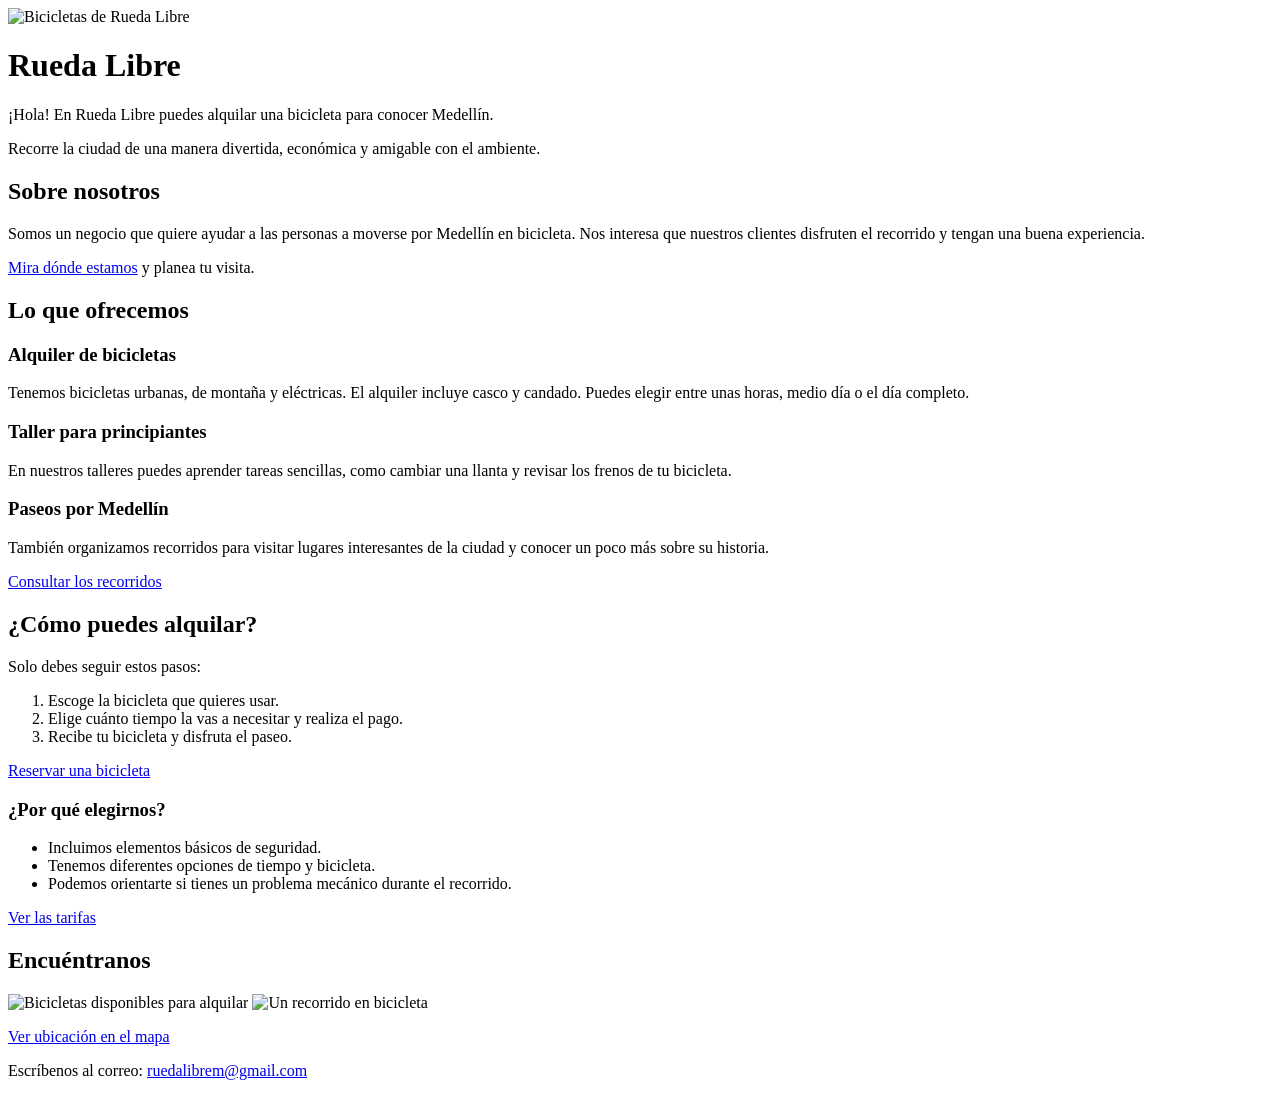
==== index.html @ 6ab4f601 "ruedalibre" ====
<!DOCTYPE html>
<html lang="es">
<head>
    <meta charset="UTF-8">
    <meta name="viewport" content="width=device-width, initial-scale=1.0">
    <title>Rueda Libre</title>
</head>
<body>

    <img src="https://www.elespectador.com/wp-content/uploads/2026/09/DSC0205-1.jpg"
         alt="Bicicletas de Rueda Libre" width="600">

    <h1>Rueda Libre</h1>
    <p>¡Hola! En Rueda Libre puedes alquilar una bicicleta para conocer Medellín.</p>
    <p>Recorre la ciudad de una manera divertida, económica y amigable con el ambiente.</p>

    <h2>Sobre nosotros</h2>
    <p>
        Somos un negocio que quiere ayudar a las personas a moverse por Medellín en bicicleta.
        Nos interesa que nuestros clientes disfruten el recorrido y tengan una buena experiencia.
    </p>

    <p>
        <a href="#ubicacion">Mira dónde estamos</a> y planea tu visita.
    </p>

    <h2>Lo que ofrecemos</h2>

    <h3>Alquiler de bicicletas</h3>
    <p>
        Tenemos bicicletas urbanas, de montaña y eléctricas.
        El alquiler incluye casco y candado. Puedes elegir entre unas horas,
        medio día o el día completo.
    </p>

    <h3>Taller para principiantes</h3>
    <p>
        En nuestros talleres puedes aprender tareas sencillas, como cambiar una llanta
        y revisar los frenos de tu bicicleta.
    </p>

    <h3>Paseos por Medellín</h3>
    <p>
        También organizamos recorridos para visitar lugares interesantes de la ciudad
        y conocer un poco más sobre su historia.
    </p>

    <p><a href="tarifas.html">Consultar los recorridos</a></p>

    <h2>¿Cómo puedes alquilar?</h2>
    <p>Solo debes seguir estos pasos:</p>

    <ol>
        <li>Escoge la bicicleta que quieres usar.</li>
        <li>Elige cuánto tiempo la vas a necesitar y realiza el pago.</li>
        <li>Recibe tu bicicleta y disfruta el paseo.</li>
    </ol>

    <p><a href="reserve.html">Reservar una bicicleta</a></p>

    <h3>¿Por qué elegirnos?</h3>
    <ul>
        <li>Incluimos elementos básicos de seguridad.</li>
        <li>Tenemos diferentes opciones de tiempo y bicicleta.</li>
        <li>Podemos orientarte si tienes un problema mecánico durante el recorrido.</li>
    </ul>

    <p><a href="tarifas.html">Ver las tarifas</a></p>

    <h2 id="ubicacion">Encuéntranos</h2>

    <img src="https://www.elespectador.com/wp-content/uploads/2026/09/DSC0205-1.jpg"
         alt="Bicicletas disponibles para alquilar" width="200">

    <img src="https://encrypted-tbn0.gstatic.com/images?q=tbn:ANd9GcSxaGvsty05oqcFZvGg3dB0fVi8a_C2X98hS7H6EXMH8A&s"
         alt="Un recorrido en bicicleta" width="300">

    <p>
        <a href="https://www.google.com/maps/place/Riwi/@6.2191063,-75.5861952,17z/"
           target="_blank">Ver ubicación en el mapa</a>
    </p>

    <p>
        Escríbenos al correo:
        <a href="mailto:ruedalibrem@gmail.com">ruedalibrem@gmail.com</a>
    </p>

</body>
</html>
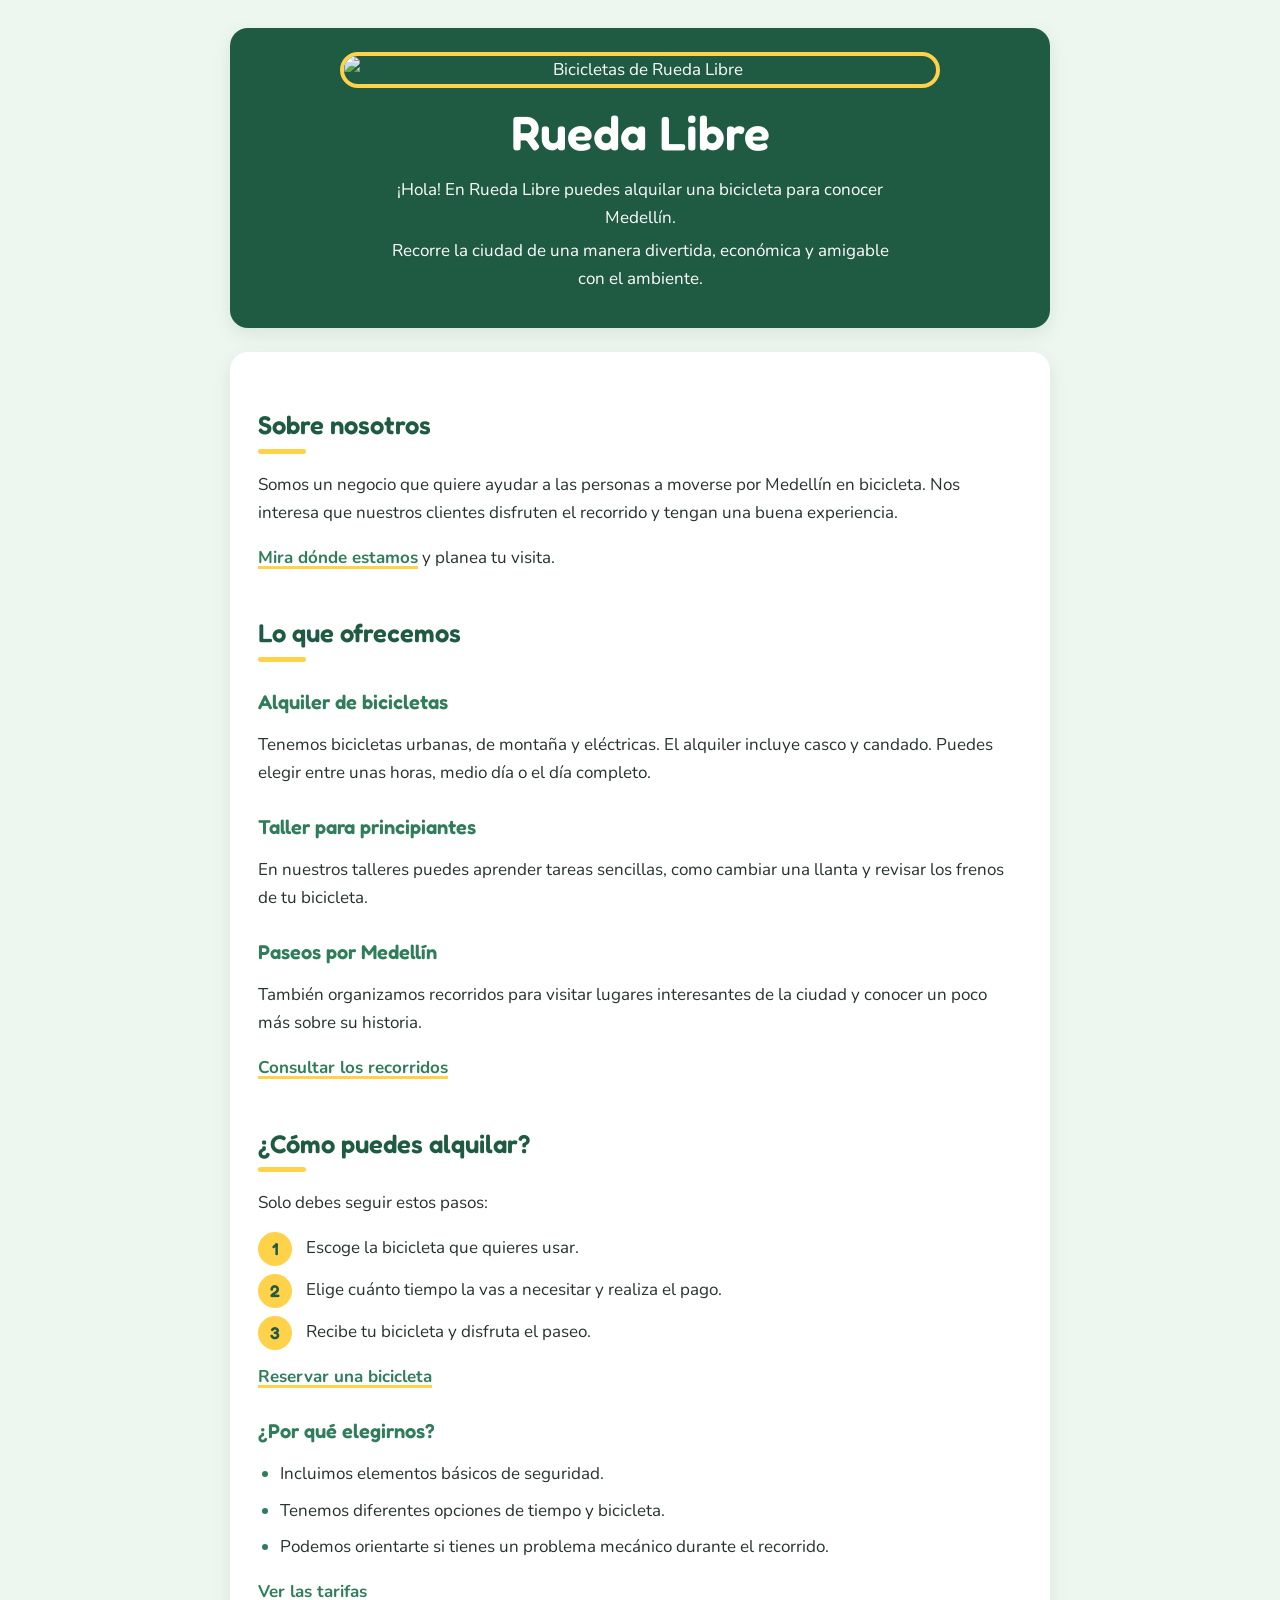
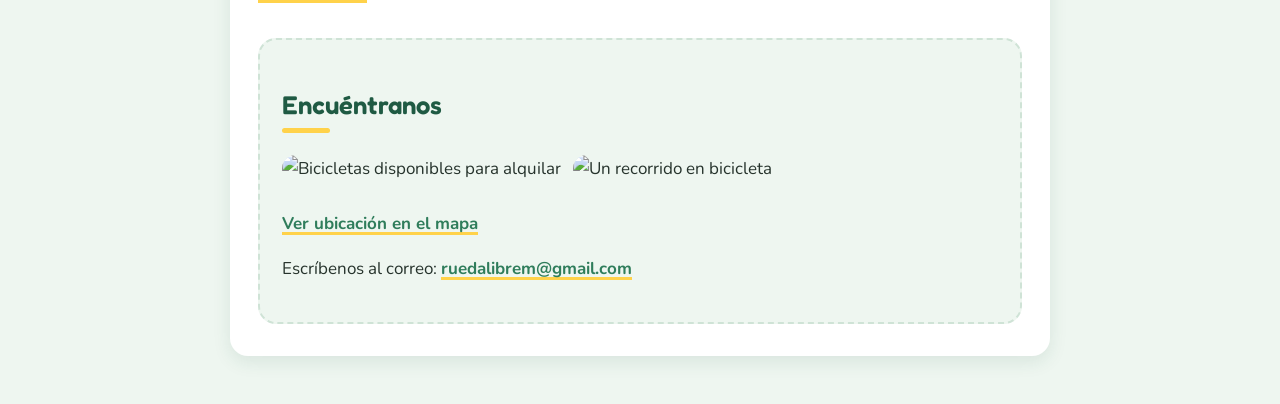
==== commit 9476af20: "añadido-css" ====
--- a/index.html
+++ b/index.html
@@ -4,86 +4,93 @@
     <meta charset="UTF-8">
     <meta name="viewport" content="width=device-width, initial-scale=1.0">
     <title>Rueda Libre</title>
+    <link rel="stylesheet" href="style.css">
 </head>
 <body>
 
-    <img src="https://www.elespectador.com/wp-content/uploads/2026/09/DSC0205-1.jpg"
-         alt="Bicicletas de Rueda Libre" width="600">
+    <header>
+        <img src="https://www.elespectador.com/wp-content/uploads/2026/09/DSC0205-1.jpg"
+             alt="Bicicletas de Rueda Libre" width="600">
 
-    <h1>Rueda Libre</h1>
-    <p>¡Hola! En Rueda Libre puedes alquilar una bicicleta para conocer Medellín.</p>
-    <p>Recorre la ciudad de una manera divertida, económica y amigable con el ambiente.</p>
+        <h1>Rueda Libre</h1>
+        <p>¡Hola! En Rueda Libre puedes alquilar una bicicleta para conocer Medellín.</p>
+        <p>Recorre la ciudad de una manera divertida, económica y amigable con el ambiente.</p>
+    </header>
 
-    <h2>Sobre nosotros</h2>
-    <p>
-        Somos un negocio que quiere ayudar a las personas a moverse por Medellín en bicicleta.
-        Nos interesa que nuestros clientes disfruten el recorrido y tengan una buena experiencia.
-    </p>
+    <main>
+        <h2>Sobre nosotros</h2>
+        <p>
+            Somos un negocio que quiere ayudar a las personas a moverse por Medellín en bicicleta.
+            Nos interesa que nuestros clientes disfruten el recorrido y tengan una buena experiencia.
+        </p>
 
-    <p>
-        <a href="#ubicacion">Mira dónde estamos</a> y planea tu visita.
-    </p>
+        <p>
+            <a href="#ubicacion">Mira dónde estamos</a> y planea tu visita.
+        </p>
 
-    <h2>Lo que ofrecemos</h2>
+        <h2>Lo que ofrecemos</h2>
 
-    <h3>Alquiler de bicicletas</h3>
-    <p>
-        Tenemos bicicletas urbanas, de montaña y eléctricas.
-        El alquiler incluye casco y candado. Puedes elegir entre unas horas,
-        medio día o el día completo.
-    </p>
+        <h3>Alquiler de bicicletas</h3>
+        <p>
+            Tenemos bicicletas urbanas, de montaña y eléctricas.
+            El alquiler incluye casco y candado. Puedes elegir entre unas horas,
+            medio día o el día completo.
+        </p>
 
-    <h3>Taller para principiantes</h3>
-    <p>
-        En nuestros talleres puedes aprender tareas sencillas, como cambiar una llanta
-        y revisar los frenos de tu bicicleta.
-    </p>
+        <h3>Taller para principiantes</h3>
+        <p>
+            En nuestros talleres puedes aprender tareas sencillas, como cambiar una llanta
+            y revisar los frenos de tu bicicleta.
+        </p>
 
-    <h3>Paseos por Medellín</h3>
-    <p>
-        También organizamos recorridos para visitar lugares interesantes de la ciudad
-        y conocer un poco más sobre su historia.
-    </p>
+        <h3>Paseos por Medellín</h3>
+        <p>
+            También organizamos recorridos para visitar lugares interesantes de la ciudad
+            y conocer un poco más sobre su historia.
+        </p>
 
-    <p><a href="tarifas.html">Consultar los recorridos</a></p>
+        <p><a href="tarifas.html">Consultar los recorridos</a></p>
 
-    <h2>¿Cómo puedes alquilar?</h2>
-    <p>Solo debes seguir estos pasos:</p>
+        <h2>¿Cómo puedes alquilar?</h2>
+        <p>Solo debes seguir estos pasos:</p>
 
-    <ol>
-        <li>Escoge la bicicleta que quieres usar.</li>
-        <li>Elige cuánto tiempo la vas a necesitar y realiza el pago.</li>
-        <li>Recibe tu bicicleta y disfruta el paseo.</li>
-    </ol>
+        <ol>
+            <li>Escoge la bicicleta que quieres usar.</li>
+            <li>Elige cuánto tiempo la vas a necesitar y realiza el pago.</li>
+            <li>Recibe tu bicicleta y disfruta el paseo.</li>
+        </ol>
 
-    <p><a href="reserve.html">Reservar una bicicleta</a></p>
+        <p><a href="reserve.html">Reservar una bicicleta</a></p>
 
-    <h3>¿Por qué elegirnos?</h3>
-    <ul>
-        <li>Incluimos elementos básicos de seguridad.</li>
-        <li>Tenemos diferentes opciones de tiempo y bicicleta.</li>
-        <li>Podemos orientarte si tienes un problema mecánico durante el recorrido.</li>
-    </ul>
+        <h3>¿Por qué elegirnos?</h3>
+        <ul>
+            <li>Incluimos elementos básicos de seguridad.</li>
+            <li>Tenemos diferentes opciones de tiempo y bicicleta.</li>
+            <li>Podemos orientarte si tienes un problema mecánico durante el recorrido.</li>
+        </ul>
 
-    <p><a href="tarifas.html">Ver las tarifas</a></p>
+        <p><a href="tarifas.html">Ver las tarifas</a></p>
 
-    <h2 id="ubicacion">Encuéntranos</h2>
+        <section id="ubicacion">
+            <h2>Encuéntranos</h2>
 
-    <img src="https://www.elespectador.com/wp-content/uploads/2026/09/DSC0205-1.jpg"
-         alt="Bicicletas disponibles para alquilar" width="200">
+            <img src="https://www.elespectador.com/wp-content/uploads/2026/09/DSC0205-1.jpg"
+                 alt="Bicicletas disponibles para alquilar" width="200">
 
-    <img src="https://encrypted-tbn0.gstatic.com/images?q=tbn:ANd9GcSxaGvsty05oqcFZvGg3dB0fVi8a_C2X98hS7H6EXMH8A&s"
-         alt="Un recorrido en bicicleta" width="300">
+            <img src="https://encrypted-tbn0.gstatic.com/images?q=tbn:ANd9GcSxaGvsty05oqcFZvGg3dB0fVi8a_C2X98hS7H6EXMH8A&s"
+                 alt="Un recorrido en bicicleta" width="300">
 
-    <p>
-        <a href="https://www.google.com/maps/place/Riwi/@6.2191063,-75.5861952,17z/"
-           target="_blank">Ver ubicación en el mapa</a>
-    </p>
+            <p>
+                <a href="https://www.google.com/maps/place/Riwi/@6.2191063,-75.5861952,17z/"
+                   target="_blank">Ver ubicación en el mapa</a>
+            </p>
 
-    <p>
-        Escríbenos al correo:
-        <a href="mailto:ruedalibrem@gmail.com">ruedalibrem@gmail.com</a>
-    </p>
+            <p>
+                Escríbenos al correo:
+                <a href="mailto:ruedalibrem@gmail.com">ruedalibrem@gmail.com</a>
+            </p>
+        </section>
+    </main>
 
 </body>
 </html>
--- a/style.css
+++ b/style.css
@@ -0,0 +1,415 @@
+/* ==========================================================
+   RUEDA LIBRE – style.css
+   Una sola hoja de estilos para index, tarifas y reserve.
+   Los colores y medidas viven arriba en :root (variables),
+   así, si luego quieres cambiar el look (o hacerlo con JS),
+   solo tocas esas variables.
+   ========================================================== */
+
+/* Tipografías amigables de Google Fonts:
+   Fredoka para títulos, Nunito para el texto */
+@import url("https://fonts.googleapis.com/css2?family=Fredoka:wght@500;600&family=Nunito:wght@400;600;700&display=swap");
+
+
+/* ---------- 1. VARIABLES ---------- */
+:root {
+    --verde-oscuro: #1f5a43;
+    --verde: #2f7d5b;
+    --menta: #eef6f0;       /* fondo de la página */
+    --menta-borde: #cfe3d6;
+    --amarillo: #ffd24a;    /* color de acento */
+    --amarillo-hover: #f5bf1f;
+    --texto: #26332c;
+    --blanco: #ffffff;
+
+    --radio: 18px;
+    --sombra: 0 6px 18px rgba(31, 90, 67, 0.10);
+
+    --fuente-titulos: "Fredoka", "Trebuchet MS", sans-serif;
+    --fuente-texto: "Nunito", Arial, sans-serif;
+}
+
+
+/* ---------- 2. BASE ---------- */
+* {
+    box-sizing: border-box;
+}
+
+html {
+    background-color: var(--menta);
+}
+
+body {
+    font-family: var(--fuente-texto);
+    font-size: 17px;
+    line-height: 1.65;
+    color: var(--texto);
+    max-width: 860px;
+    margin: 0 auto;
+    padding: 28px 20px 48px;
+}
+
+/* Imágenes */
+img {
+    max-width: 100%;
+    height: auto;
+    border-radius: 14px;
+}
+
+/* Títulos */
+h1, h2, h3 {
+    font-family: var(--fuente-titulos);
+    font-weight: 600;
+    line-height: 1.2;
+}
+
+h1 {
+    color: var(--verde-oscuro);
+    text-align: center;
+    font-size: 2.6rem;
+    margin: 0.4em 0 0.3em;
+}
+
+h2 {
+    color: var(--verde-oscuro);
+    font-size: 1.6rem;
+    margin: 1.8em 0 0.6em;
+}
+
+/* Barrita amarilla debajo de cada h2 */
+h2::after {
+    content: "";
+    display: block;
+    width: 48px;
+    height: 5px;
+    margin-top: 8px;
+    background-color: var(--amarillo);
+    border-radius: 999px;
+}
+
+h3 {
+    color: var(--verde);
+    font-size: 1.25rem;
+    margin: 1.4em 0 0.3em;
+}
+
+/* Enlaces */
+a {
+    color: var(--verde);
+    font-weight: 700;
+    text-decoration-line: underline;
+    text-decoration-color: var(--amarillo);
+    text-decoration-thickness: 3px;
+    text-underline-offset: 3px;
+    transition: color 0.2s;
+}
+
+a:hover {
+    color: var(--verde-oscuro);
+}
+
+/* Foco visible para quien navega con teclado */
+a:focus-visible,
+button:focus-visible,
+input:focus-visible,
+select:focus-visible {
+    outline: 3px solid var(--amarillo-hover);
+    outline-offset: 2px;
+}
+
+
+/* ---------- 3. PÁGINA DE INICIO (index.html) ---------- */
+
+/* Encabezado: tarjeta verde con la foto y el saludo */
+body > header {
+    background-color: var(--verde-oscuro);
+    color: var(--blanco);
+    text-align: center;
+    padding: 24px 24px 30px;
+    border-radius: var(--radio);
+    box-shadow: var(--sombra);
+    margin-bottom: 24px;
+}
+
+body > header img {
+    display: block;
+    margin: 0 auto 16px;
+    border: 4px solid var(--amarillo);
+    border-radius: var(--radio);
+}
+
+body > header h1 {
+    color: var(--blanco);
+    font-size: 3rem;
+    margin-top: 0;
+}
+
+body > header p {
+    margin: 0.3em auto;
+    max-width: 52ch;
+}
+
+/* Contenido principal: tarjeta blanca */
+main {
+    background-color: var(--blanco);
+    padding: 12px 28px 32px;
+    border-radius: var(--radio);
+    box-shadow: var(--sombra);
+}
+
+/* Lista de pasos (ol): números en círculos amarillos */
+ol {
+    list-style: none;
+    counter-reset: paso;
+    padding: 0;
+}
+
+ol li {
+    counter-increment: paso;
+    position: relative;
+    padding-left: 48px;
+    margin-bottom: 14px;
+}
+
+ol li::before {
+    content: counter(paso);
+    position: absolute;
+    left: 0;
+    top: -2px;
+    width: 34px;
+    height: 34px;
+    display: flex;
+    align-items: center;
+    justify-content: center;
+    background-color: var(--amarillo);
+    color: var(--verde-oscuro);
+    font-family: var(--fuente-titulos);
+    font-weight: 600;
+    border-radius: 50%;
+}
+
+/* Lista normal (ul): viñetas verdes */
+ul {
+    padding-left: 22px;
+}
+
+li {
+    margin-bottom: 8px;
+}
+
+ul li::marker {
+    color: var(--verde);
+}
+
+/* Sección "Encuéntranos" */
+#ubicacion {
+    background-color: var(--menta);
+    border: 2px dashed var(--menta-borde);
+    border-radius: var(--radio);
+    padding: 4px 22px 22px;
+    margin-top: 32px;
+}
+
+#ubicacion img {
+    margin: 6px 8px 10px 0;
+    vertical-align: top;
+}
+
+/* Clase opcional: ponle class="boton" a un enlace para verlo como botón */
+.boton {
+    display: inline-block;
+    background-color: var(--amarillo);
+    color: var(--verde-oscuro);
+    padding: 10px 20px;
+    border-radius: 999px;
+    text-decoration: none;
+    transition: background-color 0.2s;
+}
+
+.boton:hover {
+    background-color: var(--amarillo-hover);
+    color: var(--verde-oscuro);
+}
+
+
+/* ---------- 4. PÁGINA DE TARIFAS (tarifas.html) ----------
+   Aquí no hay <main>: los elementos son hijos directos del body */
+
+body > img {
+    display: block;
+    margin: 0 auto 14px;
+}
+
+body > br {
+    display: none;
+}
+
+/* Enlace "Volver a la página principal" como botoncito */
+body > a {
+    display: inline-block;
+    background-color: var(--blanco);
+    border: 2px solid var(--menta-borde);
+    padding: 6px 16px;
+    border-radius: 999px;
+    text-decoration: none;
+    font-size: 0.95rem;
+}
+
+body > a:hover {
+    border-color: var(--amarillo);
+}
+
+/* Tablas */
+table {
+    width: 100%;
+    border-collapse: separate;
+    border-spacing: 0;
+    background-color: var(--blanco);
+    border-radius: var(--radio);
+    box-shadow: var(--sombra);
+    overflow: hidden;       /* respeta las esquinas redondeadas */
+    margin: 16px 0 8px;
+}
+
+th {
+    background-color: var(--verde);
+    color: var(--blanco);
+    font-family: var(--fuente-titulos);
+    font-weight: 500;
+    text-align: left;
+    padding: 12px 16px;
+}
+
+td {
+    padding: 12px 16px;
+    border-top: 1px solid var(--menta-borde);
+}
+
+tbody tr:nth-child(even) {
+    background-color: #f6fbf7;
+}
+
+tbody tr:hover {
+    background-color: #fff6d6;
+}
+
+/* Última columna = precio: a la derecha y con signo $ */
+th:last-child,
+td:last-child {
+    text-align: right;
+}
+
+td:last-child {
+    font-weight: 700;
+    color: var(--verde-oscuro);
+    font-variant-numeric: tabular-nums;
+}
+
+td:last-child::before {
+    content: "$ ";
+}
+
+
+/* ---------- 5. FORMULARIO (reserve.html) ---------- */
+form {
+    background-color: var(--menta);
+    padding: 20px;
+    border-radius: var(--radio);
+}
+
+fieldset {
+    border: 2px solid var(--menta-borde);
+    border-radius: 14px;
+    padding: 12px 20px 8px;
+    background-color: var(--blanco);
+}
+
+legend {
+    font-family: var(--fuente-titulos);
+    font-size: 1.2rem;
+    color: var(--verde-oscuro);
+    padding: 0 10px;
+}
+
+label {
+    display: block;
+    font-weight: 700;
+    margin-bottom: 4px;
+}
+
+input,
+select {
+    width: 100%;
+    padding: 10px 12px;
+    font-family: inherit;
+    font-size: 1rem;
+    color: var(--texto);
+    background-color: var(--blanco);
+    border: 2px solid var(--menta-borde);
+    border-radius: 10px;
+    transition: border-color 0.2s;
+}
+
+input:focus,
+select:focus {
+    border-color: var(--verde);
+}
+
+button {
+    background-color: var(--amarillo);
+    color: var(--verde-oscuro);
+    font-family: var(--fuente-titulos);
+    font-size: 1.05rem;
+    padding: 12px 26px;
+    border: none;
+    border-radius: 999px;
+    cursor: pointer;
+    transition: background-color 0.2s;
+}
+
+button:hover {
+    background-color: var(--amarillo-hover);
+}
+
+
+/* ---------- 6. PANTALLAS PEQUEÑAS ---------- */
+@media (max-width: 600px) {
+    body {
+        font-size: 16px;
+        padding: 14px 12px 32px;
+    }
+
+    h1 {
+        font-size: 2.1rem;
+    }
+
+    body > header h1 {
+        font-size: 2.4rem;
+    }
+
+    main {
+        padding: 8px 16px 24px;
+    }
+
+    #ubicacion {
+        padding: 4px 14px 16px;
+    }
+
+    /* Las tablas se pueden deslizar de lado si no caben */
+    table {
+        display: block;
+        overflow-x: auto;
+    }
+
+    th, td {
+        padding: 10px 12px;
+        white-space: nowrap;
+    }
+}
+
+/* Respeta a quien prefiere menos movimiento */
+@media (prefers-reduced-motion: reduce) {
+    * {
+        transition: none !important;
+    }
+}
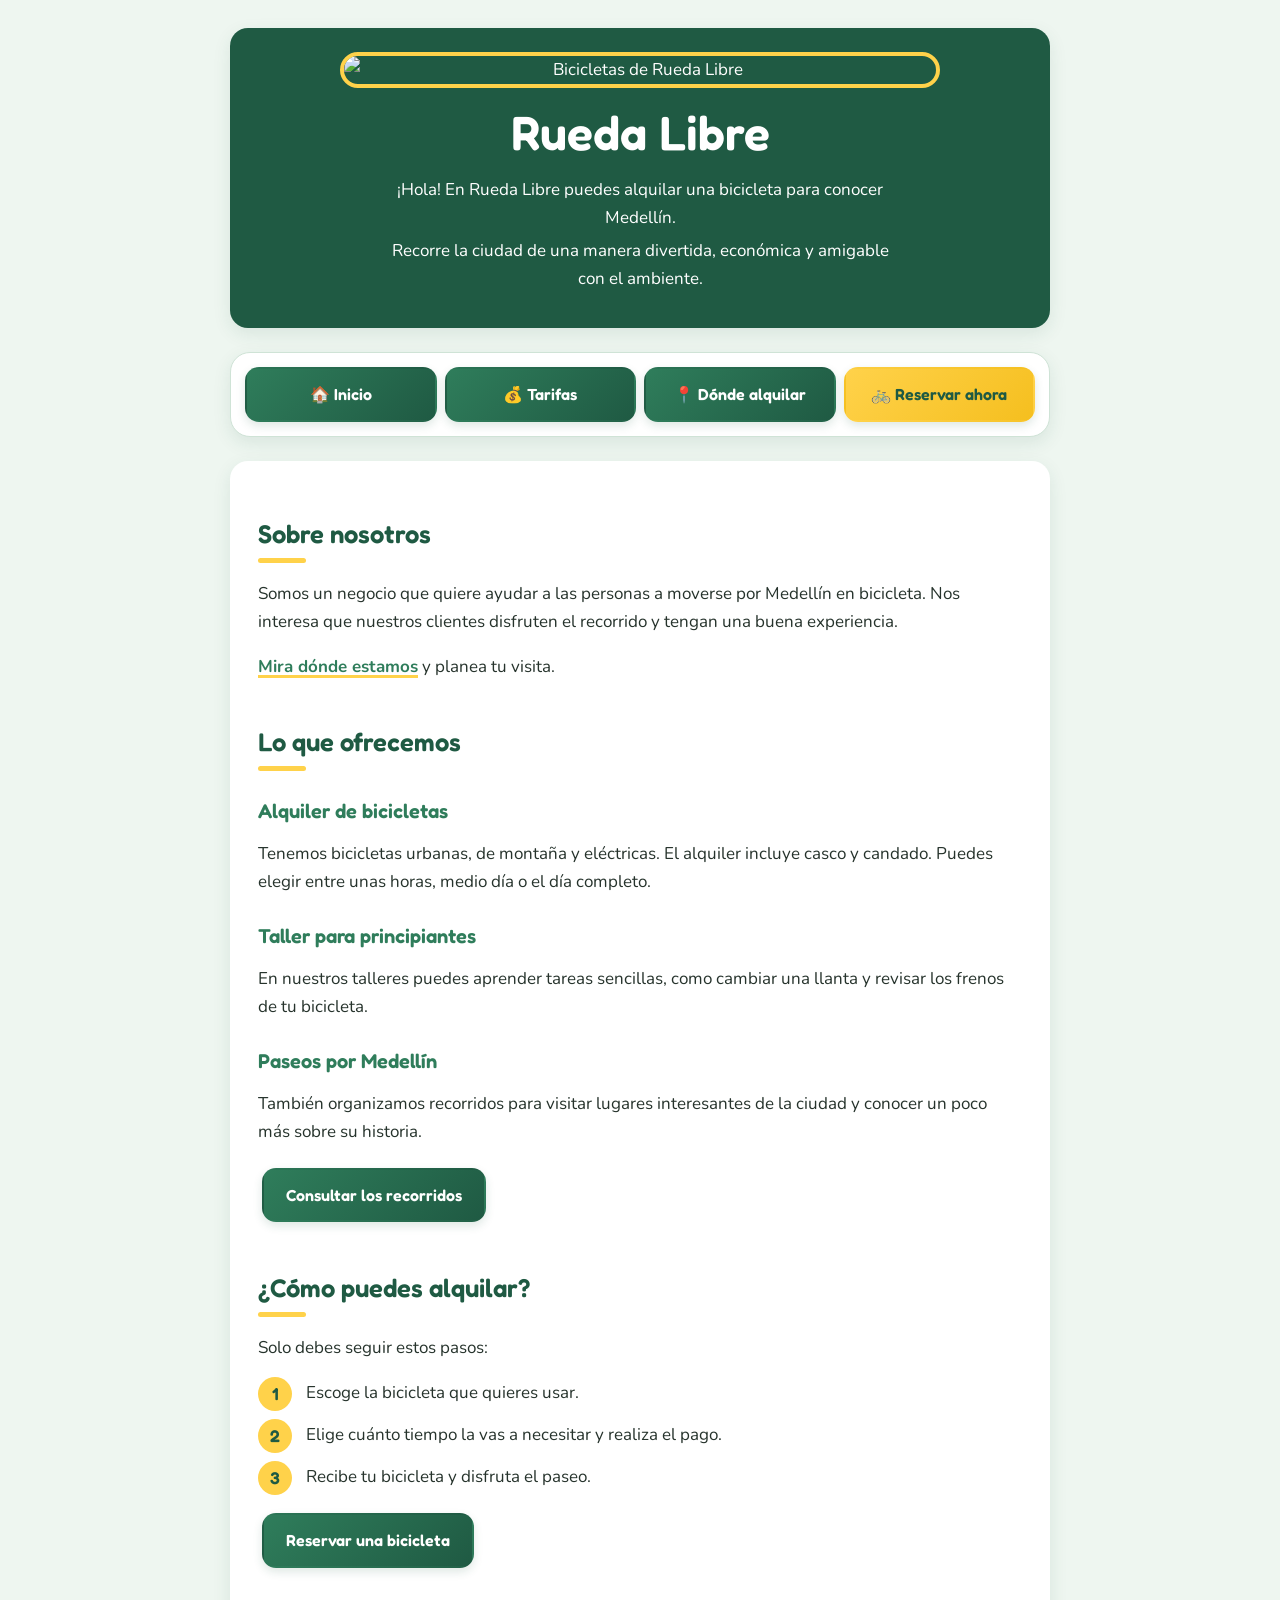
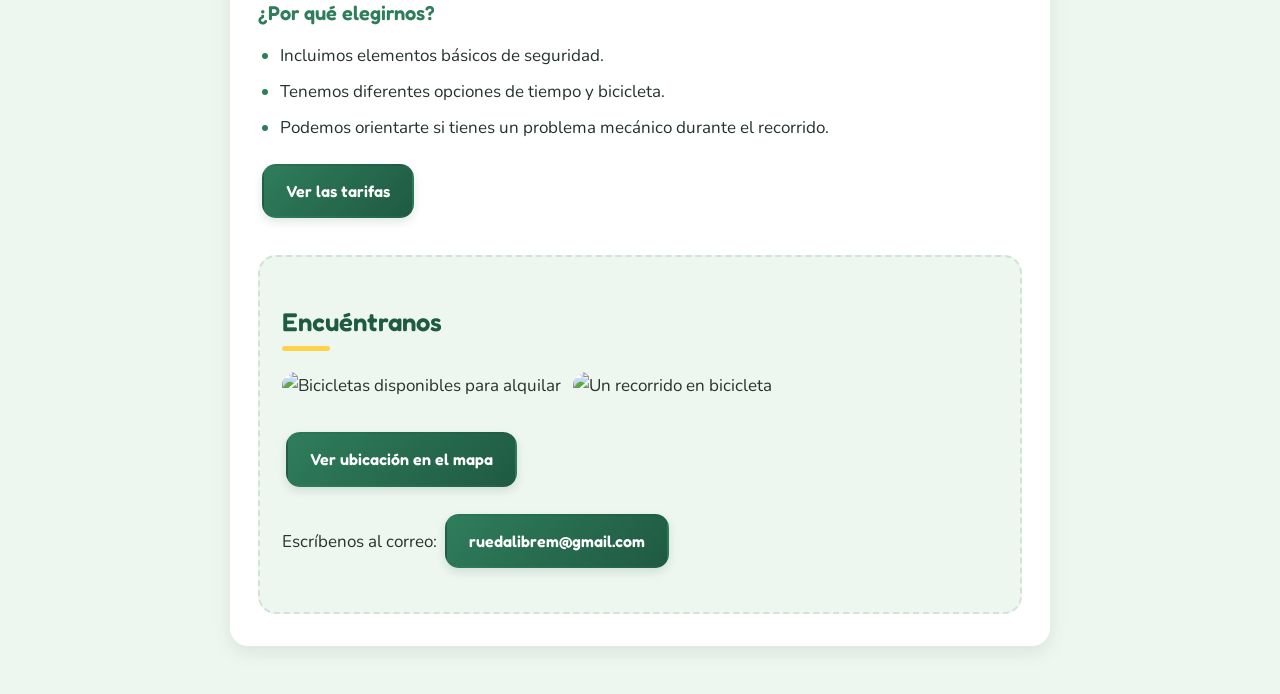
==== commit be7abe27: "upload" ====
--- a/index.html
+++ b/index.html
@@ -5,6 +5,7 @@
     <meta name="viewport" content="width=device-width, initial-scale=1.0">
     <title>Rueda Libre</title>
     <link rel="stylesheet" href="style.css">
+    
 </head>
 <body>
 
@@ -16,7 +17,14 @@
         <p>¡Hola! En Rueda Libre puedes alquilar una bicicleta para conocer Medellín.</p>
         <p>Recorre la ciudad de una manera divertida, económica y amigable con el ambiente.</p>
     </header>
-
+<nav aria-label="Navegación principal">
+    <a href="index.html">🏠 Inicio</a>
+    <a href="tarifas.html">💰 Tarifas</a>
+    <a href="#ubicacion">📍 Dónde alquilar</a>
+    <a href="reserve.html" class="boton-principal">
+        🚲 Reservar ahora
+    </a>
+</nav>
     <main>
         <h2>Sobre nosotros</h2>
         <p>
@@ -70,7 +78,6 @@
         </ul>
 
         <p><a href="tarifas.html">Ver las tarifas</a></p>
-
         <section id="ubicacion">
             <h2>Encuéntranos</h2>
 
--- a/style.css
+++ b/style.css
@@ -412,4 +412,153 @@
     * {
         transition: none !important;
     }
-}+}
+/* ==========================================================
+   7. NAVEGACIÓN Y BOTONES MODERNOS
+   ========================================================== */
+
+/* Enlaces que funcionan como botones */
+body > a,
+main a:not([href^="#"]):not(.enlace-normal),
+nav a,
+.boton {
+    display: inline-flex;
+    align-items: center;
+    justify-content: center;
+    gap: 8px;
+
+    padding: 12px 22px;
+    margin: 5px 4px;
+
+    background: linear-gradient(
+        135deg,
+        var(--verde),
+        var(--verde-oscuro)
+    );
+
+    color: var(--blanco);
+    font-family: var(--fuente-titulos);
+    font-size: 1rem;
+    font-weight: 600;
+    text-decoration: none;
+
+    border: 2px solid transparent;
+    border-radius: 14px;
+
+    box-shadow: 0 4px 10px rgba(31, 90, 67, 0.14);
+
+    transition:
+        transform 0.25s ease,
+        box-shadow 0.25s ease,
+        background 0.25s ease,
+        color 0.25s ease;
+}
+
+/* Efecto al pasar el mouse */
+body > a:hover,
+main a:not([href^="#"]):not(.enlace-normal):hover,
+nav a:hover,
+.boton:hover {
+    background: var(--amarillo);
+    color: var(--verde-oscuro);
+
+    transform: translateY(-3px);
+
+    box-shadow: 0 8px 18px rgba(31, 90, 67, 0.18);
+}
+
+/* Efecto al hacer clic */
+body > a:active,
+main a:not([href^="#"]):not(.enlace-normal):active,
+nav a:active,
+.boton:active {
+    transform: translateY(0) scale(0.97);
+}
+
+/* Contenedor de navegación */
+nav {
+    display: flex;
+    flex-wrap: wrap;
+    justify-content: center;
+    align-items: center;
+    gap: 8px;
+
+    padding: 14px;
+    margin: 18px 0 24px;
+
+    background: var(--blanco);
+    border: 1px solid var(--menta-borde);
+    border-radius: 20px;
+
+    box-shadow: var(--sombra);
+}
+
+/* Enlaces dentro de la navegación */
+nav a {
+    margin: 0;
+    flex: 1 1 145px;
+    text-align: center;
+}
+
+/* Botón amarillo para acciones importantes */
+.boton-principal {
+    background: linear-gradient(
+        135deg,
+        var(--amarillo),
+        var(--amarillo-hover)
+    );
+
+    color: var(--verde-oscuro);
+}
+
+/* Hover del botón principal */
+.boton-principal:hover {
+    background: var(--verde-oscuro);
+    color: var(--blanco);
+}
+
+/* Botón secundario más suave */
+.boton-secundario {
+    background: var(--menta);
+    color: var(--verde-oscuro);
+    border-color: var(--menta-borde);
+    box-shadow: none;
+}
+
+.boton-secundario:hover {
+    background: var(--amarillo);
+    border-color: var(--amarillo);
+    color: var(--verde-oscuro);
+}
+
+/* Botones de navegación en móviles */
+@media (max-width: 600px) {
+    nav {
+        display: grid;
+        grid-template-columns: repeat(2, minmax(0, 1fr));
+        gap: 10px;
+        padding: 12px;
+    }
+
+    nav a {
+        width: 100%;
+        min-height: 48px;
+        padding: 10px 8px;
+        margin: 0;
+        font-size: 0.95rem;
+    }
+
+    body > a {
+        padding: 10px 16px;
+    }
+}
+
+/* Accesibilidad: reducir movimiento si está configurado */
+@media (prefers-reduced-motion: reduce) {
+    body > a,
+    main a,
+    nav a,
+    .boton {
+        transition: none;
+    }
+}
